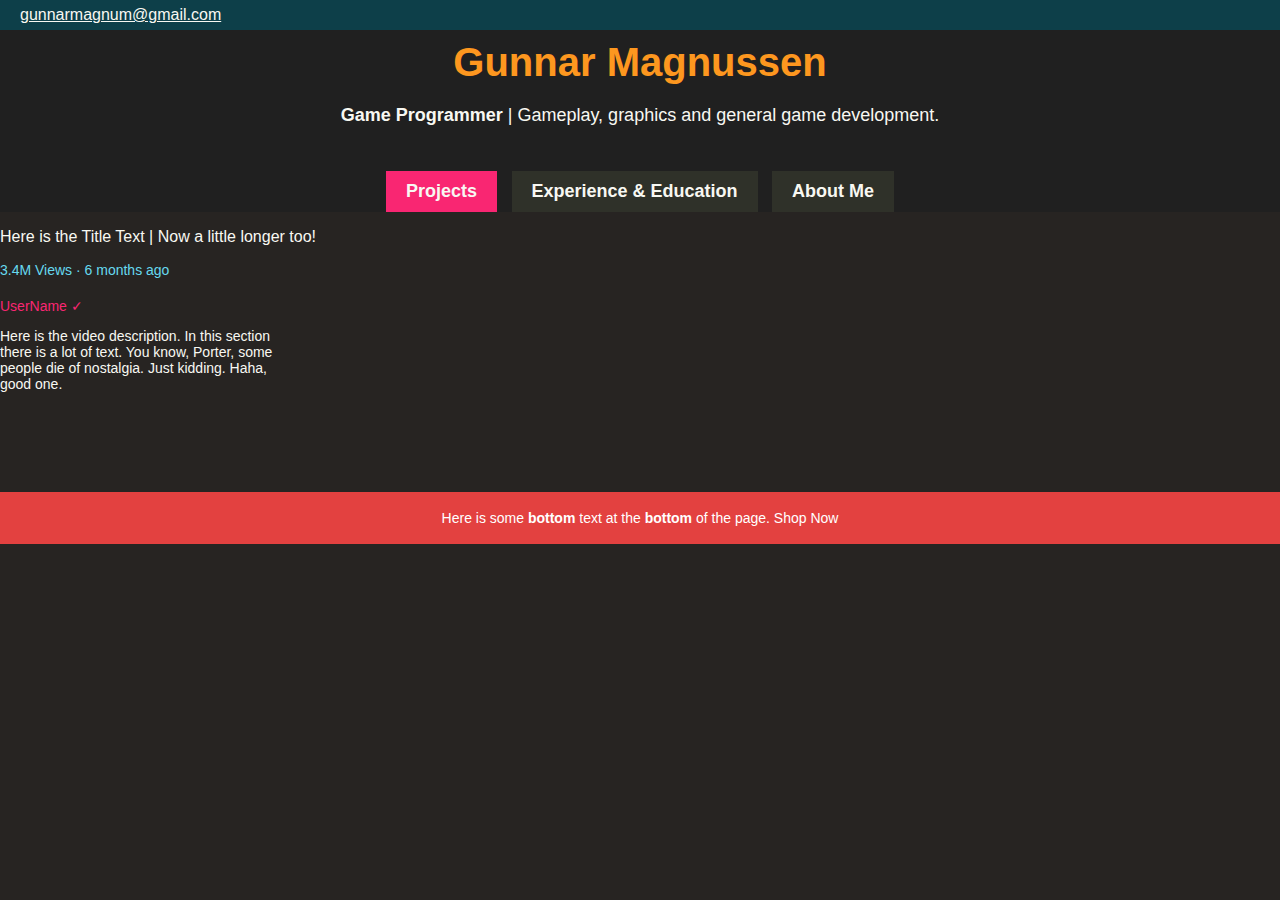
==== index.html @ 3a28c10a "header" ====
<!DOCTYPE html>
<html>


<!-- Head section is for stuff that is not going to be on the page -->
<head>
	<title>Gunnar Portfolio</title>
	<link rel="stylesheet" href="styles/main.css">
</head>

<!-- Body is for everything on the page -->
<body>
	<div class="sticky-header">
		<p class="sticky-header-text"><a href="mailto: gunnarmagnum@gmail.com">gunnarmagnum@gmail.com</a></p>
	</div>

	<header>
		<h1>Gunnar Magnussen</h1>
		<p class="sub-title"><b>Game Programmer</b> | Gameplay, graphics and general game development.</p>
		<button class="header-button-current"> Projects </button>
		<button class="header-button"> Experience & Education </button>
		<button class="header-button"> About Me </button>
	</header>

<p class="video-title">
	Here is the Title Text | Now a little longer too!
</p>

<p class="video-stats">
	3.4M Views &#183; 6 months ago
</p>

<p class="video-author">
	<!-- html entity - checkmark: &#10003; -->
	UserName &#10003;
</p>

<p class="video-description">
	Here is the video description. In this section there is a lot of text.
	You know, Porter, some people die of nostalgia. Just kidding. Haha, good one.
</p>

<p class="bottom-text">
	Here is some <strong>bottom</strong> text at the <strong>bottom</strong> of the page.
	<span class="span-example"> Shop Now</span>
</p>
</body>
</html>
---- styles/main.css ----
:root {
	background-color: rgb(39, 36, 34);
	--secondary-bg-color: rgb(32, 32, 32);
	--text-color: rgb(248, 248, 242);
	--header-button-color: rgb(47, 49, 41);
	--header-button-color-hover: rgb(85, 87, 80);
	--header-button-color-current: rgb(249, 38, 114);
	--header-button-color-current-hover: rgb(255, 104, 159);
	--button-color: rgb(13, 63, 73);

	--my-primary-color: rgb(253, 151, 31);
	--my-secondary-color: rgb(102, 217, 239);
	--my-tertiary-color: rgb(249, 38, 114);
	
	font-family: Arial;
	color: var(--text-color);
}

body {
	margin: 0;
	padding: 0;
}

header {
	text-align: center;
	background-color: var(--secondary-bg-color);
	padding: 0;
	padding-top: 10px;
	margin: 0;
}

h1 {
	padding: 0;
	margin: 0;
	margin-bottom: 20px;
	color: var(--my-primary-color);
	font-weight: 900;
	font-size: 40px;
}

div {
	margin: 0;
	padding: 0;
}

a {
	color: var(--text-color);
}

.sticky-header {
	position: sticky;
	top: 0;
	padding: 6px;
	padding-left: 20px;
	margin: 0;
	background-color: var(--button-color);
}

.sticky-header-text {
	padding: 0;
	margin: 0;
}

.sub-title {
	font-size: 18px;
	margin-top: 0px;
	margin-bottom: 0px;
	padding-bottom: 10px;
}

.header-button {
	background-color: var(--header-button-color);
	border-style: none;
	color: var(--text-color);
	font-weight: bold;
	font-size: 18px;
	margin-top: 35px;
	margin-left: 5px;
	margin-right: 5px;
	padding: 10px;
	padding-left: 20px;
	padding-right: 20px;
	cursor: pointer;
}

.header-button:hover {
	background-color: var(--header-button-color-hover);
}

.header-button:active {
	opacity: 0.5;
}

.header-button-current {
	background-color: var(--header-button-color-current);
	border-style: none;
	color: var(--text-color);
	font-weight: bold;
	font-size: 18px;
	margin-top: 35px;
	margin-left: 5px;
	margin-right: 5px;
	padding: 10px;
	padding-left: 20px;
	padding-right: 20px;
	cursor: pointer;
}

.header-button-current:hover {
	background-color: var(--header-button-color-current-hover);
}

.header-button-current:active {
	opacity: 0.5;
}

.header-button:hover {
	background-color: var(--header-button-color-hover);
}

.header-button:active {
	opacity: 0.5;
}

.video-stats {
	font-size: 14px;
	color: var(--my-secondary-color);
	margin-top: 0;
	margin-bottom: 20px;
}

.video-author {
	font-size: 14px;
	color: var(--my-tertiary-color);
	margin-top: 0px;
}

.video-description {
	font-size: 14px;
	color: var(--text-color);
	width: 300px;
	margin-bottom: 100px;
}

.bottom-text {
	margin-bottom: 50px;
	font-size: 14px;
	background-color: rgb(227, 65, 64);
	color: white;
	text-align: center;
	padding-top: 18px;
	padding-bottom: 18px;

}

.span-example {
	cursor: pointer;
}
.span-example:hover {
	text-decoration: underline;
}
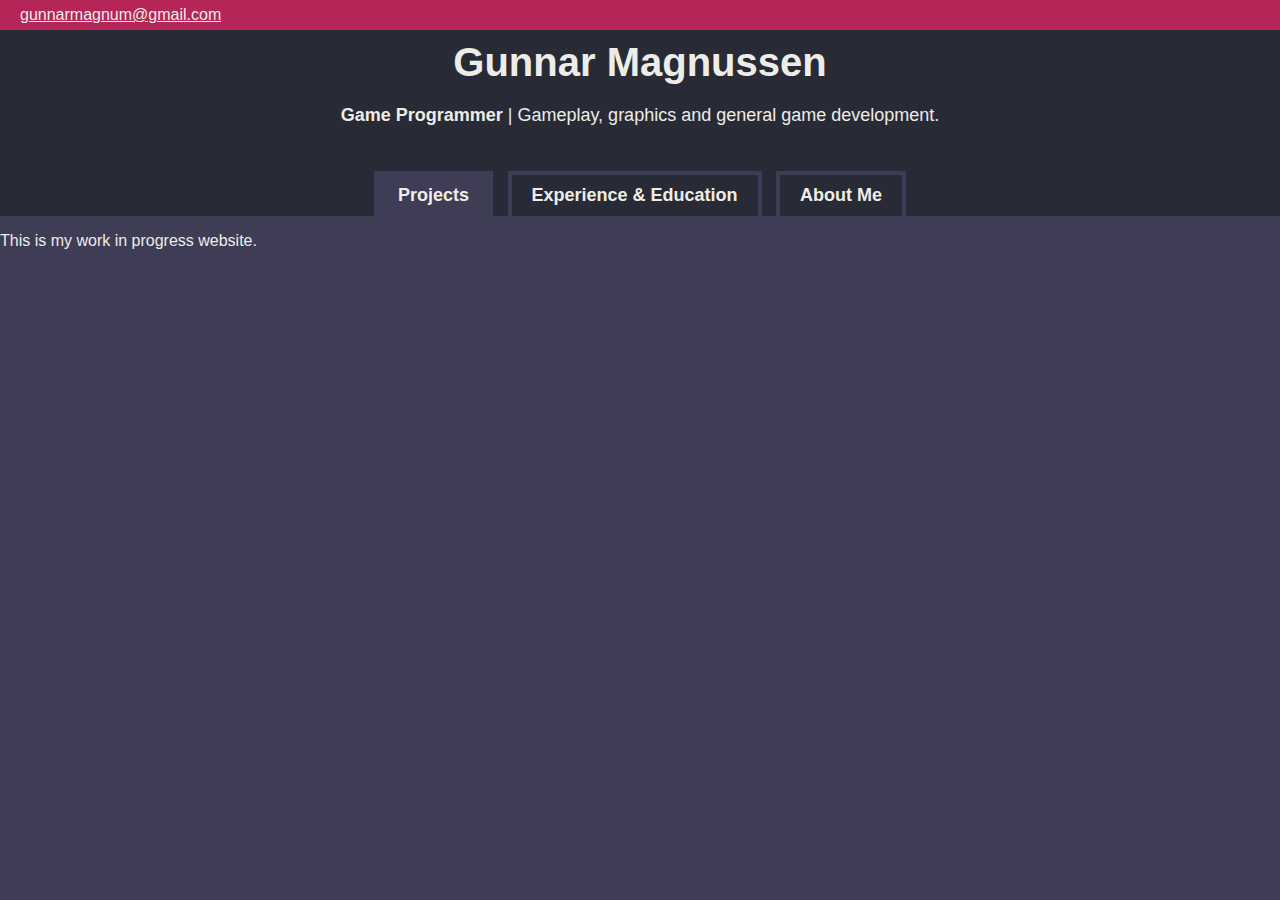
==== commit 4c0af83a: "color scheme" ====
--- a/index.html
+++ b/index.html
@@ -23,26 +23,7 @@
 	</header>
 
 <p class="video-title">
-	Here is the Title Text | Now a little longer too!
-</p>
-
-<p class="video-stats">
-	3.4M Views &#183; 6 months ago
-</p>
-
-<p class="video-author">
-	<!-- html entity - checkmark: &#10003; -->
-	UserName &#10003;
-</p>
-
-<p class="video-description">
-	Here is the video description. In this section there is a lot of text.
-	You know, Porter, some people die of nostalgia. Just kidding. Haha, good one.
-</p>
-
-<p class="bottom-text">
-	Here is some <strong>bottom</strong> text at the <strong>bottom</strong> of the page.
-	<span class="span-example"> Shop Now</span>
+	This is my work in progress website.
 </p>
 </body>
 </html>--- a/styles/main.css
+++ b/styles/main.css
@@ -1,5 +1,13 @@
 :root {
-	background-color: rgb(39, 36, 34);
+	/* Colors */
+	--bg1: rgb(63, 60, 85);
+	--bg2: rgb(40, 42, 54);
+	--button: rgb(181, 37, 88);
+	--button-header: rgb(68, 71, 90);
+	--text: rgb(237, 237, 231);
+
+/* Default style */
+	background-color: var(--bg1);
 	--secondary-bg-color: rgb(32, 32, 32);
 	--text-color: rgb(248, 248, 242);
 	--header-button-color: rgb(47, 49, 41);
@@ -13,7 +21,7 @@
 	--my-tertiary-color: rgb(249, 38, 114);
 	
 	font-family: Arial;
-	color: var(--text-color);
+	color: var(--text);
 }
 
 body {
@@ -23,7 +31,7 @@
 
 header {
 	text-align: center;
-	background-color: var(--secondary-bg-color);
+	background-color: var(--bg2);
 	padding: 0;
 	padding-top: 10px;
 	margin: 0;
@@ -33,7 +41,6 @@
 	padding: 0;
 	margin: 0;
 	margin-bottom: 20px;
-	color: var(--my-primary-color);
 	font-weight: 900;
 	font-size: 40px;
 }
@@ -44,7 +51,7 @@
 }
 
 a {
-	color: var(--text-color);
+	color: var(--text);
 }
 
 .sticky-header {
@@ -53,7 +60,7 @@
 	padding: 6px;
 	padding-left: 20px;
 	margin: 0;
-	background-color: var(--button-color);
+	background-color: var(--button);
 }
 
 .sticky-header-text {
@@ -69,9 +76,12 @@
 }
 
 .header-button {
-	background-color: var(--header-button-color);
-	border-style: none;
-	color: var(--text-color);
+	background-color: transparent;
+	border-color: var(--bg1);
+	border-style: solid;
+	border-width: 4px;
+	border-bottom: none;
+	color: var(--text);
 	font-weight: bold;
 	font-size: 18px;
 	margin-top: 35px;
@@ -84,17 +94,21 @@
 }
 
 .header-button:hover {
-	background-color: var(--header-button-color-hover);
+	background-color: var(--bg1);
+	opacity: 0.7;
 }
 
 .header-button:active {
-	opacity: 0.5;
+	opacity: 0.3;
 }
 
 .header-button-current {
-	background-color: var(--header-button-color-current);
-	border-style: none;
-	color: var(--text-color);
+	background-color: var(--bg1);
+	border-color: var(--bg1);
+	border-style: solid;
+	border-width: 4px;
+	border-bottom: none;
+	color: var(--text);
 	font-weight: bold;
 	font-size: 18px;
 	margin-top: 35px;
@@ -107,37 +121,29 @@
 }
 
 .header-button-current:hover {
-	background-color: var(--header-button-color-current-hover);
+	opacity: 0.7;
 }
 
 .header-button-current:active {
-	opacity: 0.5;
-}
-
-.header-button:hover {
-	background-color: var(--header-button-color-hover);
-}
-
-.header-button:active {
-	opacity: 0.5;
+	opacity: 0.3;
 }
 
 .video-stats {
 	font-size: 14px;
-	color: var(--my-secondary-color);
+	color: var(--text);
 	margin-top: 0;
 	margin-bottom: 20px;
 }
 
-.video-author {
+/* .video-author {
 	font-size: 14px;
-	color: var(--my-tertiary-color);
+	color: var(--text);
 	margin-top: 0px;
 }
 
 .video-description {
 	font-size: 14px;
-	color: var(--text-color);
+	color: var(--text);
 	width: 300px;
 	margin-bottom: 100px;
 }
@@ -158,4 +164,4 @@
 }
 .span-example:hover {
 	text-decoration: underline;
-}+} */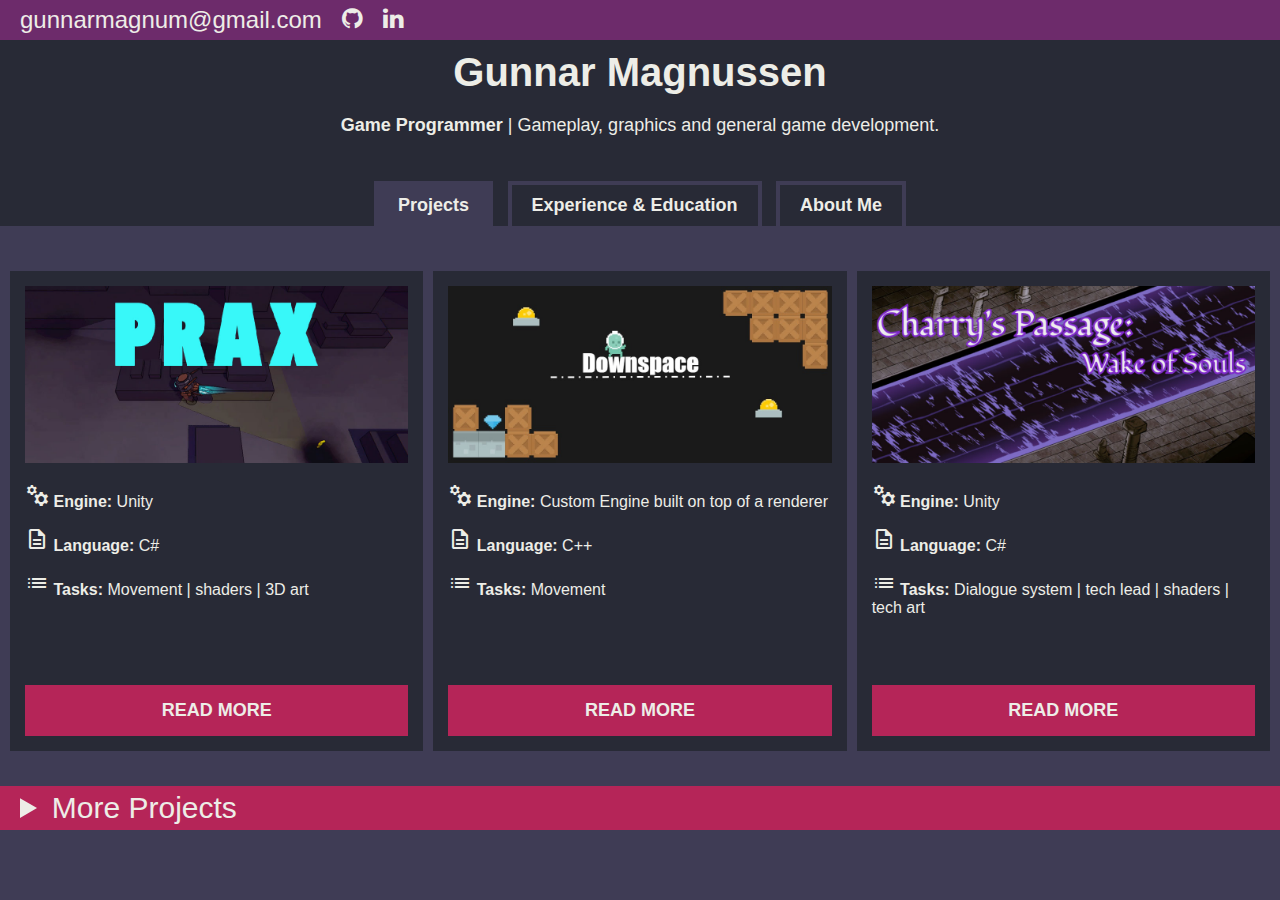
==== commit 496bc8a4: "main page" ====
--- a/index.html
+++ b/index.html
@@ -6,14 +6,21 @@
 <head>
 	<title>Gunnar Portfolio</title>
 	<link rel="stylesheet" href="styles/main.css">
+	<link rel="stylesheet" href="https://fonts.googleapis.com/css2?family=Material+Symbols+Outlined:opsz,wght,FILL,GRAD@24,400,0,0&icon_names=description,list,manufacturing" />
+	<link rel="stylesheet" href="https://cdnjs.cloudflare.com/ajax/libs/font-awesome/4.7.0/css/font-awesome.min.css">
 </head>
 
 <!-- Body is for everything on the page -->
 <body>
+	<!-- Sticky header -->
 	<div class="sticky-header">
-		<p class="sticky-header-text"><a href="mailto: gunnarmagnum@gmail.com">gunnarmagnum@gmail.com</a></p>
+		<a href="mailto: gunnarmagnum@gmail.com">gunnarmagnum@gmail.com</a>
+		<a class="fa fa-github" style="font-size: 24px;" href="https://github.com/Raestkjoot" target="_blank"></a>
+		<a class="fa fa-linkedin" style="font-size: 24px;" href="https://www.linkedin.com/in/gunnar-magnussen-2b2701197/" target="_blank"></a>
+		
 	</div>
 
+	<!-- Header with navigation -->
 	<header>
 		<h1>Gunnar Magnussen</h1>
 		<p class="sub-title"><b>Game Programmer</b> | Gameplay, graphics and general game development.</p>
@@ -22,8 +29,157 @@
 		<button class="header-button"> About Me </button>
 	</header>
 
-<p class="video-title">
-	This is my work in progress website.
-</p>
+	<!-- MAIN PROJECTS -->
+	<div class="project-preview-container">
+		<!-- MAIN PROJECT 1 -->
+		<div class="project-preview">
+			<span><img class="preview-image" src="images/PRAX.jpg" alt=""></span>
+			<p>
+				<span class="material-symbols-outlined">manufacturing</span>
+				<b>Engine:</b> Unity
+			</p>
+			<p>
+				<span class="material-symbols-outlined">description</span>
+				<b>Language:</b> C#
+			</p>
+			<p>
+				<span class="material-symbols-outlined">list</span>
+					<b>Tasks:</b> Movement | shaders | 3D art
+			</p>
+			<button class="preview-button"> READ MORE </button>
+		</div>
+
+		<!-- MAIN PROJECT 2 -->
+		<div class="project-preview">
+			<span></span><img class="preview-image" src="images/downwell.jpg" alt=""></span>
+			<p>
+				<span class="material-symbols-outlined">manufacturing</span>
+				<b>Engine:</b> Custom Engine built on top of a renderer
+			</p>
+			<p>
+				<span class="material-symbols-outlined">description</span>
+				<b>Language:</b> C++
+			</p>
+			<p>
+				<span class="material-symbols-outlined">list</span>
+					<b>Tasks:</b> Movement
+			</p>
+			<button class="preview-button"> READ MORE </button>
+		</div>
+
+		<!-- MAIN PROJECT 3 -->
+		<div class="project-preview">
+			<span></span><img class="preview-image" src="images/charryspassage.jpg" alt=""></span>
+			<p>
+				<span class="material-symbols-outlined">manufacturing</span>
+				<b>Engine:</b> Unity
+			</p>
+			<p>
+				<span class="material-symbols-outlined">description</span>
+				<b>Language:</b> C#
+			</p>
+			<p>
+				<span class="material-symbols-outlined">list</span>
+					<b>Tasks:</b> Dialogue system | tech lead | shaders | tech art
+			</p>
+			<button class="preview-button"> READ MORE </button>
+		</div>
+ 	</div>
+
+	<!-- MORE PROJECTS -->
+	<details>
+		<summary>
+			More Projects
+		</summary>
+		<div class="project-preview-small-container">
+			<!-- small project 0 -->
+			<div class="project-preview-small">
+				<span><img class="preview-image" src="images/downwell.jpg" alt=""></span>
+				<p>
+					<span class="material-symbols-outlined">manufacturing</span>
+					Custom Engine built on renderer
+				</p>
+				<p>
+					<span class="material-symbols-outlined">description</span>
+					C++
+				</p>
+				<p>
+					<span class="material-symbols-outlined">list</span>
+						Movement
+				</p>
+				<button class="preview-button-small"> READ MORE </button>
+			</div>
+
+			<!-- small project 1 -->
+			<div class="project-preview-small">
+				<span><img class="preview-image" src="images/projectinvicta.jpg" alt=""></span>
+				<p>
+					<span class="material-symbols-outlined">manufacturing</span>
+					Unreal
+				</p>
+				<p>
+					<span class="material-symbols-outlined">description</span>
+					Blueprint
+				</p>
+				<p>
+					<span class="material-symbols-outlined">list</span>
+						Tech lead | 2D sprites on hex grids
+				</p>
+				<button class="preview-button-small"> READ MORE </button>
+			</div>
+
+			<!-- small project 2 -->
+			<div class="project-preview-small">
+				<span><img class="preview-image" src="images/archeryCodingChallenge.jpg" alt=""></span>
+				<p>
+					<span class="material-symbols-outlined">manufacturing</span>
+					Unity
+				</p>
+				<p>
+					<span class="material-symbols-outlined">description</span>
+					C#
+				</p>
+				<p>
+					<span class="material-symbols-outlined">list</span>
+						Movement | projectile impact
+				</p>
+				<button class="preview-button-small"> READ MORE </button>
+			</div>
+
+			<!-- small project 3 -->
+			<div class="project-preview-small">
+				<span><img class="preview-image" src="images/ue5-fps.jpg" alt=""></span>
+				<p>
+					<span class="material-symbols-outlined">manufacturing</span>
+					Unreal
+				</p>
+				<p>
+					<span class="material-symbols-outlined">description</span>
+					C++ & Blueprint
+				</p>
+				<p>
+					<span class="material-symbols-outlined">list</span>
+						Movement | shooting | turrets
+				</p>
+				<button class="preview-button-small"> READ MORE </button>
+			</div>
+
+			<!-- small project 4 -->
+			<div class="project-preview-small">
+				<span><img class="preview-image" src="images/badApple_OpenGLDots.jpg" alt=""></span>
+				<p>
+					<span class="material-symbols-outlined">description</span>
+					C++ & OpenGL
+				</p>
+				<p>
+					<span class="material-symbols-outlined">list</span>
+						Rasterization | Video to bitmap points
+				</p>
+				<button class="preview-button-small"> READ MORE </button>
+			</div>
+
+		</div>
+	</details>
+
 </body>
 </html>--- a/styles/main.css
+++ b/styles/main.css
@@ -1,25 +1,18 @@
 :root {
 	/* Colors */
+	--text: rgb(237, 237, 231);
 	--bg1: rgb(63, 60, 85);
 	--bg2: rgb(40, 42, 54);
+	--bg2-hover: rgb(34, 37, 53);
+	--bg2-active: rgb(26, 28, 41);
 	--button: rgb(181, 37, 88);
+	--button-hover: rgb(161, 28, 75);
+	--button-active: rgb(139, 20, 62);
 	--button-header: rgb(68, 71, 90);
-	--text: rgb(237, 237, 231);
+	--sticky-bg: rgb(109, 43, 107);
 
 /* Default style */
-	background-color: var(--bg1);
-	--secondary-bg-color: rgb(32, 32, 32);
-	--text-color: rgb(248, 248, 242);
-	--header-button-color: rgb(47, 49, 41);
-	--header-button-color-hover: rgb(85, 87, 80);
-	--header-button-color-current: rgb(249, 38, 114);
-	--header-button-color-current-hover: rgb(255, 104, 159);
-	--button-color: rgb(13, 63, 73);
-
-	--my-primary-color: rgb(253, 151, 31);
-	--my-secondary-color: rgb(102, 217, 239);
-	--my-tertiary-color: rgb(249, 38, 114);
-	
+	background-color: var(--bg1);	
 	font-family: Arial;
 	color: var(--text);
 }
@@ -52,6 +45,37 @@
 
 a {
 	color: var(--text);
+	text-decoration: none;
+	font-size: 24px;
+}
+
+a:hover {
+	opacity: 0.7;
+}
+
+a:active {
+	opacity: 0.3;
+}
+
+i {
+	display: flex;
+}
+
+summary {
+	background-color: var(--button);
+	font-size: 30px;
+	padding-left: 20px;
+	padding-top: 5px;
+	padding-bottom: 5px;
+	cursor: pointer;
+}
+
+summary:hover {
+	background-color: var(--button-hover);
+}
+
+summary:active {
+	background-color: var(--button-active);
 }
 
 .sticky-header {
@@ -59,13 +83,13 @@
 	top: 0;
 	padding: 6px;
 	padding-left: 20px;
-	margin: 0;
-	background-color: var(--button);
-}
-
-.sticky-header-text {
-	padding: 0;
-	margin: 0;
+	gap: 20px;
+	margin: 0;
+	background-color: var(--sticky-bg);
+	z-index: 1;
+	display: flex;
+	flex-direction: row;
+	
 }
 
 .sub-title {
@@ -128,40 +152,121 @@
 	opacity: 0.3;
 }
 
-.video-stats {
-	font-size: 14px;
-	color: var(--text);
-	margin-top: 0;
-	margin-bottom: 20px;
-}
-
-/* .video-author {
-	font-size: 14px;
-	color: var(--text);
-	margin-top: 0px;
-}
-
-.video-description {
-	font-size: 14px;
-	color: var(--text);
+.project-preview-container {
+	display: flex;
+	flex-direction: row;
+	margin-top: 45px;
+	margin-bottom: 35px;
+	padding-inline: 10px;
+	gap: 10px;
+}
+
+.project-preview {
+	width: 480px;
+	height: 450px;
+	margin-left: auto;
+	margin-right: auto;
+	
+	background-color: var(--bg2);
+	position: relative;
+	border: 15px;
+	border-style: solid;
+	border-color: var(--bg2);
+	cursor: pointer;
+}
+
+.project-preview:hover {
+	background-color: var(--bg2-hover);
+	border-color: var(--bg2-hover);
+}
+
+.project-preview:active {
+	background-color: var(--bg2-active);
+	border-color: var(--bg2-active);
+}
+
+.preview-image {
+	max-width: 100%;
+	max-height: 100%;
+}
+
+.preview-button {
+	background-color: var(--button);
+	color: var(--text);
+	border-style: none;
+	font-weight: bold;
+	font-size: 18px;
+	padding-top: 15px;
+	padding-bottom: 15px;
+	position: absolute;
+	bottom: 0;
+	width: 100%;
+	cursor: pointer;
+}
+
+.preview-button:hover {
+	background-color: var(--button-hover);
+}
+
+.preview-button:active {
+	background-color: var(--button-active);
+}
+
+.project-preview-small-container {
+	/* display: flex; */
+	display: -webkit-flex;
+	/* webkit-flex-direction: column; */
+	flex-direction: row;
+	flex-wrap: wrap;
+	/* flex-direction: row; */
+	margin-top: 45px;
+	margin-bottom: 35px;
+	padding-inline: 10px;
+	gap: 10px;
+}
+
+.project-preview-small {
 	width: 300px;
-	margin-bottom: 100px;
-}
-
-.bottom-text {
-	margin-bottom: 50px;
-	font-size: 14px;
-	background-color: rgb(227, 65, 64);
-	color: white;
-	text-align: center;
-	padding-top: 18px;
-	padding-bottom: 18px;
-
-}
-
-.span-example {
-	cursor: pointer;
-}
-.span-example:hover {
-	text-decoration: underline;
-} */+	height: 350px;
+	margin-left: auto;
+	margin-right: auto;
+	background-color: var(--bg2);
+	position: relative;
+	border: 10px;
+	border-style: solid;
+	border-color: var(--bg2);
+	cursor: pointer;
+	display: fle;
+}
+
+.project-preview-small:hover {
+	background-color: var(--bg2-hover);
+	border-color: var(--bg2-hover);
+}
+
+.project-preview-small:active {
+	background-color: var(--bg2-active);
+	border-color: var(--bg2-active);
+}
+
+.preview-button-small {
+	background-color: var(--button);
+	color: var(--text);
+	border-style: none;
+	font-weight: bold;
+	font-size: 10px;
+	padding-top: 10px;
+	padding-bottom: 10px;
+	position: absolute;
+	bottom: 0;
+	width: 100%;
+	cursor: pointer;
+}
+
+.preview-button-small:hover {
+	background-color: var(--button-hover);
+}
+
+.preview-button-small:active {
+	background-color: var(--button-active);
+}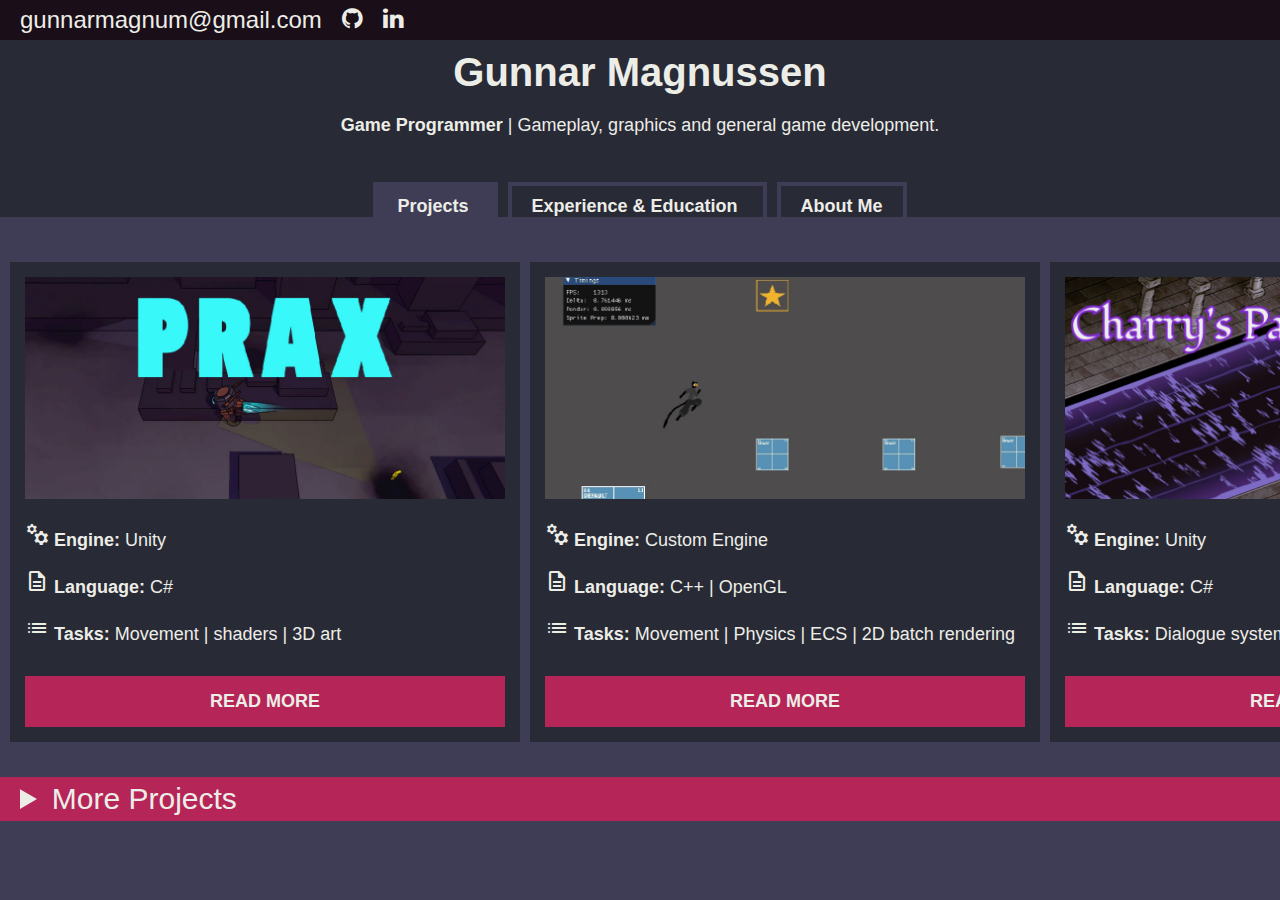
==== commit 091bfa9d: "exp and edu" ====
--- a/index.html
+++ b/index.html
@@ -16,22 +16,34 @@
 	<div class="sticky-header">
 		<a href="mailto: gunnarmagnum@gmail.com">gunnarmagnum@gmail.com</a>
 		<a class="fa fa-github" style="font-size: 24px;" href="https://github.com/Raestkjoot" target="_blank"></a>
-		<a class="fa fa-linkedin" style="font-size: 24px;" href="https://www.linkedin.com/in/gunnar-magnussen-2b2701197/" target="_blank"></a>
-		
+		<a class="fa fa-linkedin" style="font-size: 24px;" href="https://www.linkedin.com/in/gunnar-magnussen/" target="_blank"></a>
+		<!-- Favicon -->
+		<link rel="apple-touch-icon" sizes="180x180" href="/apple-touch-icon.png">
+		<link rel="icon" type="image/png" sizes="32x32" href="/favicon-32x32.png">
+		<link rel="icon" type="image/png" sizes="16x16" href="/favicon-16x16.png">
+		<link rel="manifest" href="/site.webmanifest">
+		<link rel="mask-icon" href="/safari-pinned-tab.svg" color="#5bbad5">
+		<meta name="msapplication-TileColor" content="#00aba9">
+		<meta name="theme-color" content="#ffffff">
 	</div>
 
 	<!-- Header with navigation -->
 	<header>
-		<h1>Gunnar Magnussen</h1>
-		<p class="sub-title"><b>Game Programmer</b> | Gameplay, graphics and general game development.</p>
-		<button class="header-button-current"> Projects </button>
-		<button class="header-button"> Experience & Education </button>
-		<button class="header-button"> About Me </button>
+		<div>
+			<h1>Gunnar Magnussen</h1>
+			<p class="sub-title"><b>Game Programmer</b> | Gameplay, graphics and general game development.</p>
+		</div>
+		<div class="nav">
+			<a class="header-button-current" href="index.html"> Projects </a>
+			<a class="header-button" href="exp-and-edu.html"> Experience & Education </a>
+			<a class="header-button" href="about-me.html"> About Me </a>
+		</div>
 	</header>
 
 	<!-- MAIN PROJECTS -->
 	<div class="project-preview-container">
 		<!-- MAIN PROJECT 1 -->
+		<a href="prax.html" class="project-preview-link">
 		<div class="project-preview">
 			<span><img class="preview-image" src="images/PRAX.jpg" alt=""></span>
 			<p>
@@ -48,26 +60,30 @@
 			</p>
 			<button class="preview-button"> READ MORE </button>
 		</div>
+		</a>
 
 		<!-- MAIN PROJECT 2 -->
+		<a href="prax.html" class="project-preview-link">
 		<div class="project-preview">
-			<span></span><img class="preview-image" src="images/downwell.jpg" alt=""></span>
+			<span></span><img class="preview-image" src="images/AEGP.jpg" alt=""></span>
 			<p>
 				<span class="material-symbols-outlined">manufacturing</span>
-				<b>Engine:</b> Custom Engine built on top of a renderer
+				<b>Engine:</b> Custom Engine
 			</p>
 			<p>
 				<span class="material-symbols-outlined">description</span>
-				<b>Language:</b> C++
+				<b>Language:</b> C++ | OpenGL
 			</p>
 			<p>
 				<span class="material-symbols-outlined">list</span>
-					<b>Tasks:</b> Movement
+					<b>Tasks:</b> Movement | Physics | ECS | 2D batch rendering
 			</p>
 			<button class="preview-button"> READ MORE </button>
 		</div>
+	</a>
 
 		<!-- MAIN PROJECT 3 -->
+		<a href="prax.html" class="project-preview-link">
 		<div class="project-preview">
 			<span></span><img class="preview-image" src="images/charryspassage.jpg" alt=""></span>
 			<p>
@@ -85,6 +101,7 @@
 			<button class="preview-button"> READ MORE </button>
 		</div>
  	</div>
+</a>
 
 	<!-- MORE PROJECTS -->
 	<details>
@@ -93,6 +110,7 @@
 		</summary>
 		<div class="project-preview-small-container">
 			<!-- small project 0 -->
+		<a href="prax.html" class="project-preview-link">
 			<div class="project-preview-small">
 				<span><img class="preview-image" src="images/downwell.jpg" alt=""></span>
 				<p>
@@ -109,8 +127,10 @@
 				</p>
 				<button class="preview-button-small"> READ MORE </button>
 			</div>
+			</a>
 
 			<!-- small project 1 -->
+		<a href="prax.html" class="project-preview-link">
 			<div class="project-preview-small">
 				<span><img class="preview-image" src="images/projectinvicta.jpg" alt=""></span>
 				<p>
@@ -127,8 +147,10 @@
 				</p>
 				<button class="preview-button-small"> READ MORE </button>
 			</div>
+			</a>
 
 			<!-- small project 2 -->
+		<a href="prax.html" class="project-preview-link">
 			<div class="project-preview-small">
 				<span><img class="preview-image" src="images/archeryCodingChallenge.jpg" alt=""></span>
 				<p>
@@ -145,8 +167,10 @@
 				</p>
 				<button class="preview-button-small"> READ MORE </button>
 			</div>
+			</a>
 
 			<!-- small project 3 -->
+		<a href="prax.html" class="project-preview-link">
 			<div class="project-preview-small">
 				<span><img class="preview-image" src="images/ue5-fps.jpg" alt=""></span>
 				<p>
@@ -155,7 +179,7 @@
 				</p>
 				<p>
 					<span class="material-symbols-outlined">description</span>
-					C++ & Blueprint
+					C++ | Blueprint
 				</p>
 				<p>
 					<span class="material-symbols-outlined">list</span>
@@ -163,13 +187,15 @@
 				</p>
 				<button class="preview-button-small"> READ MORE </button>
 			</div>
+			</a>
 
 			<!-- small project 4 -->
+		<a href="prax.html" class="project-preview-link">
 			<div class="project-preview-small">
 				<span><img class="preview-image" src="images/badApple_OpenGLDots.jpg" alt=""></span>
 				<p>
 					<span class="material-symbols-outlined">description</span>
-					C++ & OpenGL
+					C++ | OpenGL
 				</p>
 				<p>
 					<span class="material-symbols-outlined">list</span>
@@ -177,6 +203,7 @@
 				</p>
 				<button class="preview-button-small"> READ MORE </button>
 			</div>
+			</a>
 
 		</div>
 	</details>
--- a/styles/main.css
+++ b/styles/main.css
@@ -1,6 +1,7 @@
 :root {
 	/* Colors */
 	--text: rgb(237, 237, 231);
+	--sticky-bg: rgb(26, 15, 25);
 	--bg1: rgb(63, 60, 85);
 	--bg2: rgb(40, 42, 54);
 	--bg2-hover: rgb(34, 37, 53);
@@ -9,7 +10,6 @@
 	--button-hover: rgb(161, 28, 75);
 	--button-active: rgb(139, 20, 62);
 	--button-header: rgb(68, 71, 90);
-	--sticky-bg: rgb(109, 43, 107);
 
 /* Default style */
 	background-color: var(--bg1);	
@@ -78,6 +78,16 @@
 	background-color: var(--button-active);
 }
 
+blockquote {
+	margin-left: 9%;
+	margin-right: 10%;
+	padding-left: 15px;
+	border: 0;
+	border-left: 15px;
+	border-color: var(--button);
+	border-style: solid;
+}
+
 .sticky-header {
 	position: sticky;
 	top: 0;
@@ -97,6 +107,10 @@
 	margin-top: 0px;
 	margin-bottom: 0px;
 	padding-bottom: 10px;
+}
+
+.nav {
+	margin-top: 50px;
 }
 
 .header-button {
@@ -159,6 +173,12 @@
 	margin-bottom: 35px;
 	padding-inline: 10px;
 	gap: 10px;
+}
+
+.project-preview-link {
+	margin-left: auto;
+	margin-right: auto;
+	font-size: 18px;
 }
 
 .project-preview {
@@ -269,4 +289,17 @@
 
 .preview-button-small:active {
 	background-color: var(--button-active);
+}
+
+.outer-text-container {
+	padding: 20px;
+}
+
+.text-container {
+	background-color: var(--bg2);
+	margin: 20px;
+	margin-inline: auto;
+	padding: 20px;
+	font-size: 20px;
+	max-width: 1400px;
 }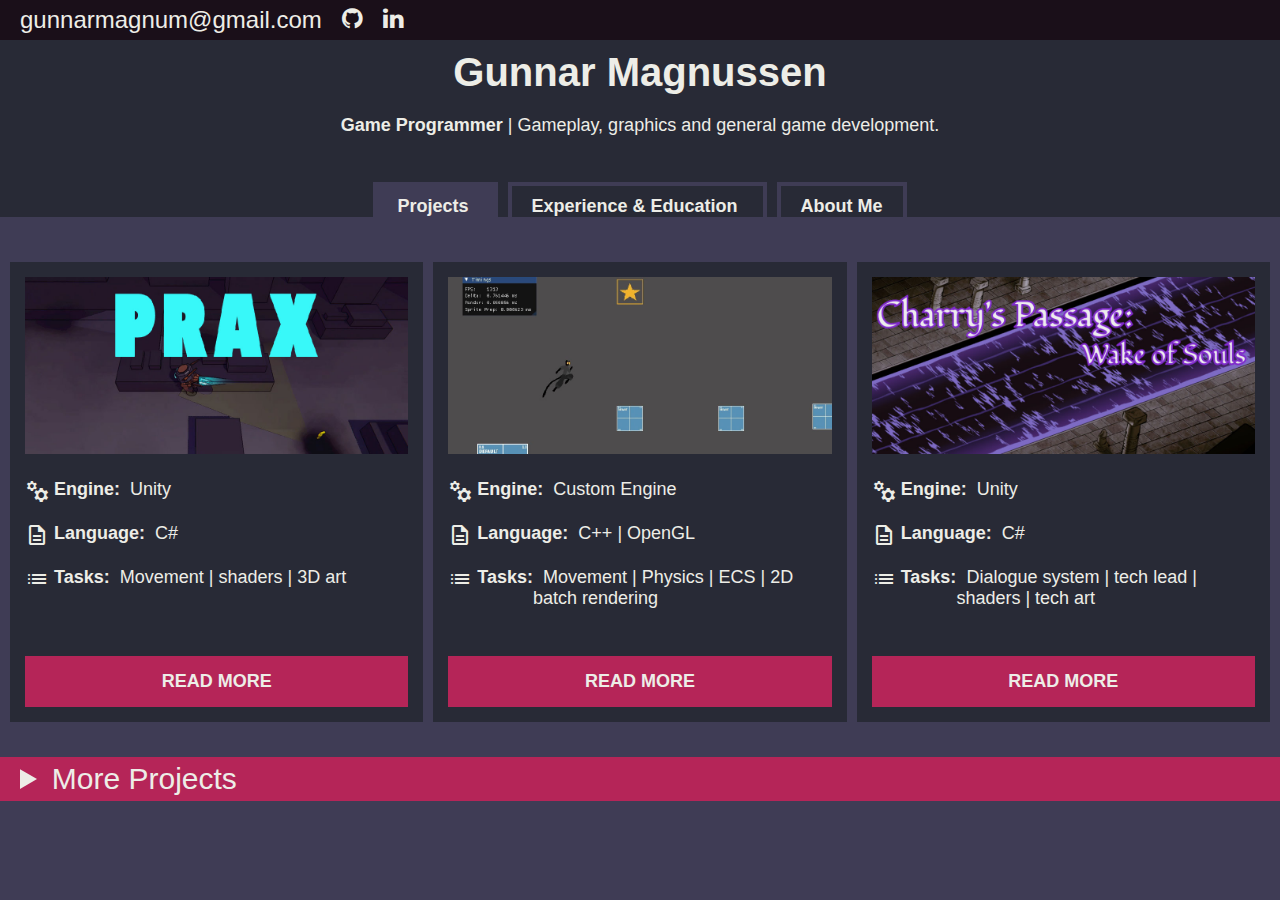
==== commit 39475ebb: "aligned using <i>" ====
--- a/index.html
+++ b/index.html
@@ -46,18 +46,18 @@
 		<a href="prax.html" class="project-preview-link">
 		<div class="project-preview">
 			<span><img class="preview-image" src="images/PRAX.jpg" alt=""></span>
-			<p>
+			<i>
 				<span class="material-symbols-outlined">manufacturing</span>
-				<b>Engine:</b> Unity
-			</p>
-			<p>
+				&nbsp;<b>Engine:</b>&nbsp; Unity
+			</i>
+			<i>
 				<span class="material-symbols-outlined">description</span>
-				<b>Language:</b> C#
-			</p>
-			<p>
+				&nbsp;<b>Language:</b>&nbsp; C#
+			</i>
+			<i>
 				<span class="material-symbols-outlined">list</span>
-					<b>Tasks:</b> Movement | shaders | 3D art
-			</p>
+				&nbsp;<b>Tasks:</b>&nbsp; Movement | shaders | 3D art
+			</i>
 			<button class="preview-button"> READ MORE </button>
 		</div>
 		</a>
@@ -66,18 +66,18 @@
 		<a href="prax.html" class="project-preview-link">
 		<div class="project-preview">
 			<span></span><img class="preview-image" src="images/AEGP.jpg" alt=""></span>
-			<p>
+			<i>
 				<span class="material-symbols-outlined">manufacturing</span>
-				<b>Engine:</b> Custom Engine
-			</p>
-			<p>
+				&nbsp;<b>Engine:</b>&nbsp; Custom Engine
+			</i>
+			<i>
 				<span class="material-symbols-outlined">description</span>
-				<b>Language:</b> C++ | OpenGL
-			</p>
-			<p>
+				&nbsp;<b>Language:</b>&nbsp; C++ | OpenGL
+			</i>
+			<i>
 				<span class="material-symbols-outlined">list</span>
-					<b>Tasks:</b> Movement | Physics | ECS | 2D batch rendering
-			</p>
+				&nbsp;<b>Tasks:</b>&nbsp; Movement | Physics | ECS | 2D batch rendering
+			</i>
 			<button class="preview-button"> READ MORE </button>
 		</div>
 	</a>
@@ -86,18 +86,20 @@
 		<a href="prax.html" class="project-preview-link">
 		<div class="project-preview">
 			<span></span><img class="preview-image" src="images/charryspassage.jpg" alt=""></span>
-			<p>
+			<div>
+			<i>
 				<span class="material-symbols-outlined">manufacturing</span>
-				<b>Engine:</b> Unity
-			</p>
-			<p>
+				&nbsp;<b>Engine:</b>&nbsp; Unity
+			</i>
+			<i>
 				<span class="material-symbols-outlined">description</span>
-				<b>Language:</b> C#
-			</p>
-			<p>
+				&nbsp;<b>Language:</b>&nbsp; C#
+			</i>
+			<i>
 				<span class="material-symbols-outlined">list</span>
-					<b>Tasks:</b> Dialogue system | tech lead | shaders | tech art
-			</p>
+				&nbsp;<b>Tasks:</b>&nbsp; Dialogue system | tech lead | shaders | tech art
+			</i>
+		</div>
 			<button class="preview-button"> READ MORE </button>
 		</div>
  	</div>
@@ -113,18 +115,18 @@
 		<a href="prax.html" class="project-preview-link">
 			<div class="project-preview-small">
 				<span><img class="preview-image" src="images/downwell.jpg" alt=""></span>
-				<p>
-					<span class="material-symbols-outlined">manufacturing</span>
+				<i>
+					<span class="material-symbols-outlined">manufacturing</span>&nbsp;
 					Custom Engine built on renderer
-				</p>
-				<p>
-					<span class="material-symbols-outlined">description</span>
+				</i>
+				<i>
+					<span class="material-symbols-outlined">description</span>&nbsp;
 					C++
-				</p>
-				<p>
-					<span class="material-symbols-outlined">list</span>
+				</i>
+				<i>
+					<span class="material-symbols-outlined">list</span>&nbsp;
 						Movement
-				</p>
+				</i>
 				<button class="preview-button-small"> READ MORE </button>
 			</div>
 			</a>
@@ -133,18 +135,18 @@
 		<a href="prax.html" class="project-preview-link">
 			<div class="project-preview-small">
 				<span><img class="preview-image" src="images/projectinvicta.jpg" alt=""></span>
-				<p>
-					<span class="material-symbols-outlined">manufacturing</span>
+				<i>
+					<span class="material-symbols-outlined">manufacturing</span>&nbsp;
 					Unreal
-				</p>
-				<p>
-					<span class="material-symbols-outlined">description</span>
+				</i>
+				<i>
+					<span class="material-symbols-outlined">description</span>&nbsp;
 					Blueprint
-				</p>
-				<p>
-					<span class="material-symbols-outlined">list</span>
+				</i>
+				<i>
+					<span class="material-symbols-outlined">list</span>&nbsp;
 						Tech lead | 2D sprites on hex grids
-				</p>
+				</i>
 				<button class="preview-button-small"> READ MORE </button>
 			</div>
 			</a>
@@ -153,18 +155,18 @@
 		<a href="prax.html" class="project-preview-link">
 			<div class="project-preview-small">
 				<span><img class="preview-image" src="images/archeryCodingChallenge.jpg" alt=""></span>
-				<p>
-					<span class="material-symbols-outlined">manufacturing</span>
+				<i>
+					<span class="material-symbols-outlined">manufacturing</span>&nbsp;
 					Unity
-				</p>
-				<p>
-					<span class="material-symbols-outlined">description</span>
+				</i>
+				<i>
+					<span class="material-symbols-outlined">description</span>&nbsp;
 					C#
-				</p>
-				<p>
-					<span class="material-symbols-outlined">list</span>
+				</i>
+				<i>
+					<span class="material-symbols-outlined">list</span>&nbsp;
 						Movement | projectile impact
-				</p>
+				</i>
 				<button class="preview-button-small"> READ MORE </button>
 			</div>
 			</a>
@@ -173,18 +175,18 @@
 		<a href="prax.html" class="project-preview-link">
 			<div class="project-preview-small">
 				<span><img class="preview-image" src="images/ue5-fps.jpg" alt=""></span>
-				<p>
-					<span class="material-symbols-outlined">manufacturing</span>
+				<i>
+					<span class="material-symbols-outlined">manufacturing</span>&nbsp;
 					Unreal
-				</p>
-				<p>
-					<span class="material-symbols-outlined">description</span>
+				</i>
+				<i>
+					<span class="material-symbols-outlined">description</span>&nbsp;
 					C++ | Blueprint
-				</p>
-				<p>
-					<span class="material-symbols-outlined">list</span>
+				</i>
+				<i>
+					<span class="material-symbols-outlined">list</span>&nbsp;
 						Movement | shooting | turrets
-				</p>
+				</i>
 				<button class="preview-button-small"> READ MORE </button>
 			</div>
 			</a>
@@ -193,14 +195,14 @@
 		<a href="prax.html" class="project-preview-link">
 			<div class="project-preview-small">
 				<span><img class="preview-image" src="images/badApple_OpenGLDots.jpg" alt=""></span>
-				<p>
-					<span class="material-symbols-outlined">description</span>
+				<i>
+					<span class="material-symbols-outlined">description</span>&nbsp;
 					C++ | OpenGL
-				</p>
-				<p>
-					<span class="material-symbols-outlined">list</span>
+				</i>
+				<i>
+					<span class="material-symbols-outlined">list</span>&nbsp;
 						Rasterization | Video to bitmap points
-				</p>
+				</i>
 				<button class="preview-button-small"> READ MORE </button>
 			</div>
 			</a>
--- a/styles/main.css
+++ b/styles/main.css
@@ -59,6 +59,11 @@
 
 i {
 	display: flex;
+	margin: 20px;
+	margin-right: 0px;
+	margin-left: 0px;
+	font-style: normal;
+	font-size: 18px;
 }
 
 summary {
@@ -182,8 +187,8 @@
 }
 
 .project-preview {
-	width: 480px;
-	height: 450px;
+	max-width: 480px;
+	height: 430px;
 	margin-left: auto;
 	margin-right: auto;
 	
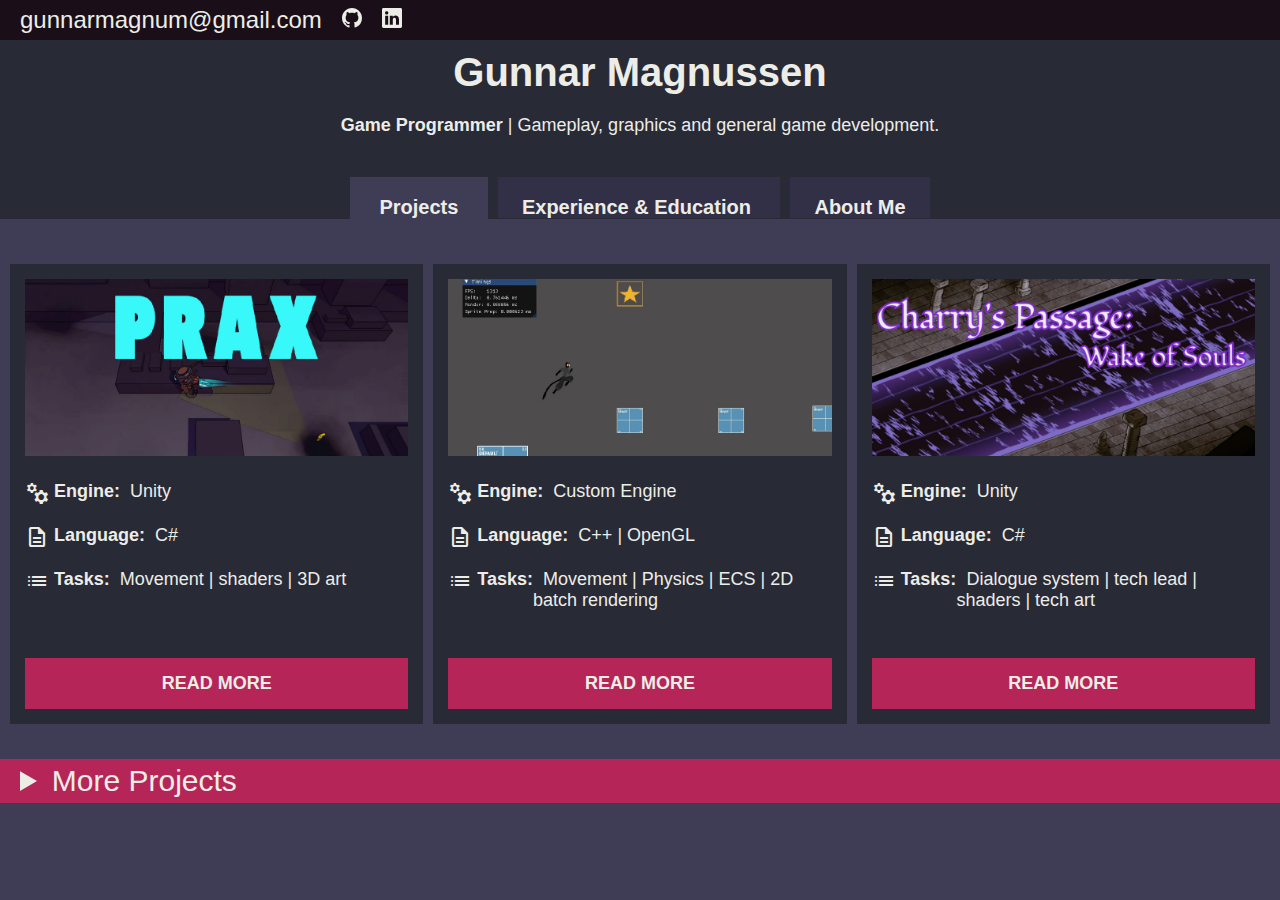
==== commit c0a0331f: "prettier header buttons" ====
--- a/index.html
+++ b/index.html
@@ -8,23 +8,27 @@
 	<link rel="stylesheet" href="styles/main.css">
 	<link rel="stylesheet" href="https://fonts.googleapis.com/css2?family=Material+Symbols+Outlined:opsz,wght,FILL,GRAD@24,400,0,0&icon_names=description,list,manufacturing" />
 	<link rel="stylesheet" href="https://cdnjs.cloudflare.com/ajax/libs/font-awesome/4.7.0/css/font-awesome.min.css">
+	<!-- Favicon -->
+	<link rel="apple-touch-icon" sizes="180x180" href="/apple-touch-icon.png">
+	<link rel="icon" type="image/png" sizes="32x32" href="/favicon-32x32.png">
+	<link rel="icon" type="image/png" sizes="16x16" href="/favicon-16x16.png">
+	<link rel="manifest" href="/site.webmanifest">
+	<link rel="mask-icon" href="/safari-pinned-tab.svg" color="#5bbad5">
+	<meta name="msapplication-TileColor" content="#00aba9">
+	<meta name="theme-color" content="#ffffff">
 </head>
 
 <!-- Body is for everything on the page -->
 <body>
 	<!-- Sticky header -->
 	<div class="sticky-header">
-		<a href="mailto: gunnarmagnum@gmail.com">gunnarmagnum@gmail.com</a>
-		<a class="fa fa-github" style="font-size: 24px;" href="https://github.com/Raestkjoot" target="_blank"></a>
-		<a class="fa fa-linkedin" style="font-size: 24px;" href="https://www.linkedin.com/in/gunnar-magnussen/" target="_blank"></a>
-		<!-- Favicon -->
-		<link rel="apple-touch-icon" sizes="180x180" href="/apple-touch-icon.png">
-		<link rel="icon" type="image/png" sizes="32x32" href="/favicon-32x32.png">
-		<link rel="icon" type="image/png" sizes="16x16" href="/favicon-16x16.png">
-		<link rel="manifest" href="/site.webmanifest">
-		<link rel="mask-icon" href="/safari-pinned-tab.svg" color="#5bbad5">
-		<meta name="msapplication-TileColor" content="#00aba9">
-		<meta name="theme-color" content="#ffffff">
+		<a class="sticky-header-button" href="mailto: gunnarmagnum@gmail.com">gunnarmagnum@gmail.com</a>
+		<a class="sticky-header-button" href="https://github.com/Raestkjoot" target="_blank">
+			<svg xmlns="http://www.w3.org/2000/svg" width="20" height="20" fill="currentColor" class="bi bi-github" viewBox="0 0 16 16"><path d="M8 0C3.58 0 0 3.58 0 8c0 3.54 2.29 6.53 5.47 7.59.4.07.55-.17.55-.38 0-.19-.01-.82-.01-1.49-2.01.37-2.53-.49-2.69-.94-.09-.23-.48-.94-.82-1.13-.28-.15-.68-.52-.01-.53.63-.01 1.08.58 1.23.82.72 1.21 1.87.87 2.33.66.07-.52.28-.87.51-1.07-1.78-.2-3.64-.89-3.64-3.95 0-.87.31-1.59.82-2.15-.08-.2-.36-1.02.08-2.12 0 0 .67-.21 2.2.82.64-.18 1.32-.27 2-.27s1.36.09 2 .27c1.53-1.04 2.2-.82 2.2-.82.44 1.1.16 1.92.08 2.12.51.56.82 1.27.82 2.15 0 3.07-1.87 3.75-3.65 3.95.29.25.54.73.54 1.48 0 1.07-.01 1.93-.01 2.2 0 .21.15.46.55.38A8.01 8.01 0 0 0 16 8c0-4.42-3.58-8-8-8"/></svg>
+		</a>
+		<a class="sticky-header-button" href="https://www.linkedin.com/in/gunnar-magnussen/" target="_blank">
+			<svg xmlns="http://www.w3.org/2000/svg" width="20" height="20" fill="currentColor" class="bi bi-linkedin" viewBox="0 0 16 16"><path d="M0 1.146C0 .513.526 0 1.175 0h13.65C15.474 0 16 .513 16 1.146v13.708c0 .633-.526 1.146-1.175 1.146H1.175C.526 16 0 15.487 0 14.854zm4.943 12.248V6.169H2.542v7.225zm-1.2-8.212c.837 0 1.358-.554 1.358-1.248-.015-.709-.52-1.248-1.342-1.248S2.4 3.226 2.4 3.934c0 .694.521 1.248 1.327 1.248zm4.908 8.212V9.359c0-.216.016-.432.08-.586.173-.431.568-.878 1.232-.878.869 0 1.216.662 1.216 1.634v3.865h2.401V9.25c0-2.22-1.184-3.252-2.764-3.252-1.274 0-1.845.7-2.165 1.193v.025h-.016l.016-.025V6.169h-2.4c.03.678 0 7.225 0 7.225z"/></svg>
+		</a>
 	</div>
 
 	<!-- Header with navigation -->
--- a/styles/main.css
+++ b/styles/main.css
@@ -9,7 +9,7 @@
 	--button: rgb(181, 37, 88);
 	--button-hover: rgb(161, 28, 75);
 	--button-active: rgb(139, 20, 62);
-	--button-header: rgb(68, 71, 90);
+	--button-header-back: rgb(50, 48, 70);
 
 /* Default style */
 	background-color: var(--bg1);	
@@ -47,14 +47,6 @@
 	color: var(--text);
 	text-decoration: none;
 	font-size: 24px;
-}
-
-a:hover {
-	opacity: 0.7;
-}
-
-a:active {
-	opacity: 0.3;
 }
 
 i {
@@ -93,6 +85,14 @@
 	border-style: solid;
 }
 
+.sticky-header-button {
+	color: var(--text);
+}
+
+.sticky-header-button:hover {
+	opacity: 0.7;
+}
+
 .sticky-header {
 	position: sticky;
 	top: 0;
@@ -119,26 +119,29 @@
 }
 
 .header-button {
-	background-color: transparent;
-	border-color: var(--bg1);
+	background-color: var(--button-header-back);
+	border-color: var(--button-header-back);
 	border-style: solid;
 	border-width: 4px;
 	border-bottom: none;
 	color: var(--text);
 	font-weight: bold;
-	font-size: 18px;
+	font-size: 20px;
 	margin-top: 35px;
 	margin-left: 5px;
 	margin-right: 5px;
-	padding: 10px;
+	padding-top: 15px;
+	padding-bottom: 0;
 	padding-left: 20px;
 	padding-right: 20px;
 	cursor: pointer;
 }
 
 .header-button:hover {
-	background-color: var(--bg1);
-	opacity: 0.7;
+	border-color: var(--button);
+	border-style: solid;
+	border-width: 4px;
+	border-bottom: none;
 }
 
 .header-button:active {
@@ -153,18 +156,22 @@
 	border-bottom: none;
 	color: var(--text);
 	font-weight: bold;
-	font-size: 18px;
+	font-size: 20px;
 	margin-top: 35px;
 	margin-left: 5px;
 	margin-right: 5px;
-	padding: 10px;
-	padding-left: 20px;
+	padding-top: 15px;
+	padding-bottom: 2px;
+	padding-left: 25px;
 	padding-right: 20px;
 	cursor: pointer;
 }
 
 .header-button-current:hover {
-	opacity: 0.7;
+	border-color: var(--button);
+	border-style: solid;
+	border-width: 4px;
+	border-bottom: 0;
 }
 
 .header-button-current:active {
@@ -304,7 +311,7 @@
 	background-color: var(--bg2);
 	margin: 20px;
 	margin-inline: auto;
-	padding: 20px;
+	padding: 80px;
 	font-size: 20px;
-	max-width: 1400px;
+	max-width: 1200px;
 }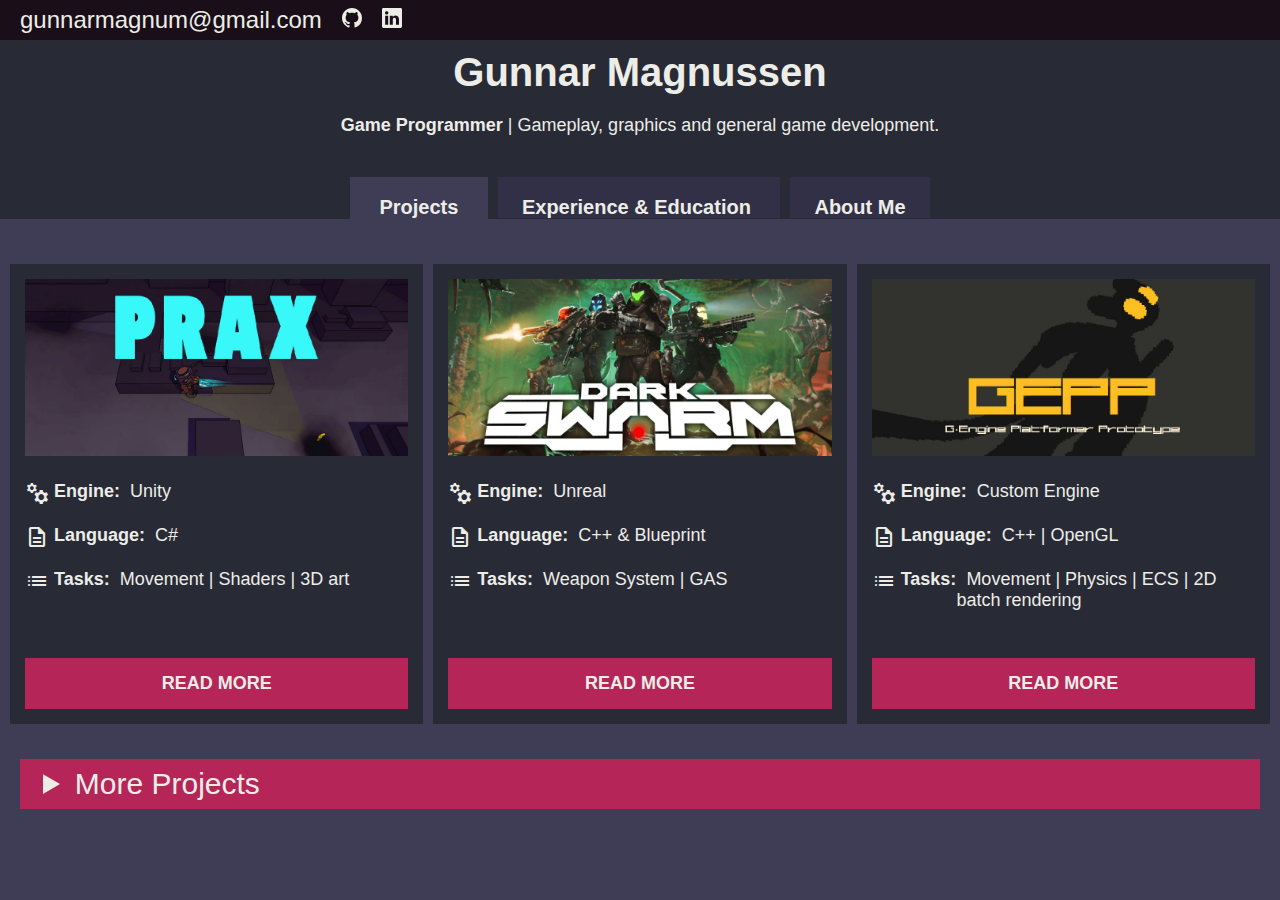
==== commit 049ebc83: "lots of small fixes, now ready for publishing" ====
--- a/index.html
+++ b/index.html
@@ -16,6 +16,22 @@
 	<link rel="mask-icon" href="/safari-pinned-tab.svg" color="#5bbad5">
 	<meta name="msapplication-TileColor" content="#00aba9">
 	<meta name="theme-color" content="#ffffff">
+	<!-- Expand element (More Projects) - session storage -->
+	<script>
+		document.addEventListener("DOMContentLoaded", function () {
+				const details = document.getElementById("more-projects");
+
+				// Restore state from sessionStorage
+				if (sessionStorage.getItem("details-open") === "true") {
+						details.setAttribute("open", "true");
+				}
+
+				// Save state when toggled
+				details.addEventListener("toggle", function () {
+						sessionStorage.setItem("details-open", details.open);
+				});
+		});
+</script>
 </head>
 
 <!-- Body is for everything on the page -->
@@ -60,65 +76,66 @@
 			</i>
 			<i>
 				<span class="material-symbols-outlined">list</span>
-				&nbsp;<b>Tasks:</b>&nbsp; Movement | shaders | 3D art
+				&nbsp;<b>Tasks:</b>&nbsp; Movement | Shaders | 3D art
 			</i>
 			<button class="preview-button"> READ MORE </button>
 		</div>
 		</a>
 
 		<!-- MAIN PROJECT 2 -->
-		<a href="prax.html" class="project-preview-link">
-		<div class="project-preview">
-			<span></span><img class="preview-image" src="images/AEGP.jpg" alt=""></span>
-			<i>
-				<span class="material-symbols-outlined">manufacturing</span>
-				&nbsp;<b>Engine:</b>&nbsp; Custom Engine
-			</i>
-			<i>
-				<span class="material-symbols-outlined">description</span>
-				&nbsp;<b>Language:</b>&nbsp; C++ | OpenGL
-			</i>
-			<i>
-				<span class="material-symbols-outlined">list</span>
-				&nbsp;<b>Tasks:</b>&nbsp; Movement | Physics | ECS | 2D batch rendering
-			</i>
-			<button class="preview-button"> READ MORE </button>
-		</div>
-	</a>
-
+		<a href="darkswarm.html" class="project-preview-link">
+			<div class="project-preview">
+				<span></span><img class="preview-image" src="images/DARKSWARM.jpg" alt=""></span>
+				<div>
+				<i>
+					<span class="material-symbols-outlined">manufacturing</span>
+					&nbsp;<b>Engine:</b>&nbsp; Unreal
+				</i>
+				<i>
+					<span class="material-symbols-outlined">description</span>
+					&nbsp;<b>Language:</b>&nbsp; C++ & Blueprint
+				</i>
+				<i>
+					<span class="material-symbols-outlined">list</span>
+					&nbsp;<b>Tasks:</b>&nbsp; Weapon System | GAS
+				</i>
+			</div>
+				<button class="preview-button"> READ MORE </button>
+			</div>
+			</a>
+		
 		<!-- MAIN PROJECT 3 -->
-		<a href="prax.html" class="project-preview-link">
-		<div class="project-preview">
-			<span></span><img class="preview-image" src="images/charryspassage.jpg" alt=""></span>
-			<div>
-			<i>
-				<span class="material-symbols-outlined">manufacturing</span>
-				&nbsp;<b>Engine:</b>&nbsp; Unity
-			</i>
-			<i>
-				<span class="material-symbols-outlined">description</span>
-				&nbsp;<b>Language:</b>&nbsp; C#
-			</i>
-			<i>
-				<span class="material-symbols-outlined">list</span>
-				&nbsp;<b>Tasks:</b>&nbsp; Dialogue system | tech lead | shaders | tech art
-			</i>
-		</div>
-			<button class="preview-button"> READ MORE </button>
-		</div>
- 	</div>
-</a>
+		<a href="todo.html" class="project-preview-link">
+			<div class="project-preview">
+				<span></span><img class="preview-image" src="images/GEPP.jpg" alt=""></span>
+				<i>
+					<span class="material-symbols-outlined">manufacturing</span>
+					&nbsp;<b>Engine:</b>&nbsp; Custom Engine
+				</i>
+				<i>
+					<span class="material-symbols-outlined">description</span>
+					&nbsp;<b>Language:</b>&nbsp; C++ | OpenGL
+				</i>
+				<i>
+					<span class="material-symbols-outlined">list</span>
+					&nbsp;<b>Tasks:</b>&nbsp; Movement | Physics | ECS | 2D batch rendering
+				</i>
+				<button class="preview-button"> READ MORE </button>
+			</div>
+		</a>
+
+</div>
 
 	<!-- MORE PROJECTS -->
-	<details>
+	<details id="more-projects">
 		<summary>
 			More Projects
 		</summary>
 		<div class="project-preview-small-container">
 			<!-- small project 0 -->
-		<a href="prax.html" class="project-preview-link">
-			<div class="project-preview-small">
-				<span><img class="preview-image" src="images/downwell.jpg" alt=""></span>
+		<a href="downspace.html" class="project-preview-link">
+			<div class="project-preview-small">
+				<span><img class="preview-image" src="images/DOWNSPACE.jpg" alt=""></span>
 				<i>
 					<span class="material-symbols-outlined">manufacturing</span>&nbsp;
 					Custom Engine built on renderer
@@ -129,16 +146,36 @@
 				</i>
 				<i>
 					<span class="material-symbols-outlined">list</span>&nbsp;
-						Movement
+						Movement | Level generation
 				</i>
 				<button class="preview-button-small"> READ MORE </button>
 			</div>
 			</a>
 
 			<!-- small project 1 -->
-		<a href="prax.html" class="project-preview-link">
-			<div class="project-preview-small">
-				<span><img class="preview-image" src="images/projectinvicta.jpg" alt=""></span>
+		<a href="charrys-passage.html" class="project-preview-link">
+			<div class="project-preview-small">
+				<span><img class="preview-image" src="images/CHARRYS.jpg" alt=""></span>
+				<i>
+					<span class="material-symbols-outlined">manufacturing</span>&nbsp;
+					Unity
+				</i>
+				<i>
+					<span class="material-symbols-outlined">description</span>&nbsp;
+					C#
+				</i>
+				<i>
+					<span class="material-symbols-outlined">list</span>&nbsp;
+					Dialogue system | Tech lead | Shaders
+				</i>
+				<button class="preview-button-small"> READ MORE </button>
+			</div>
+			</a>
+
+			<!-- small project 2 -->
+		<a href="invicta.html" class="project-preview-link">
+			<div class="project-preview-small">
+				<span><img class="preview-image" src="images/INVICTA.jpg" alt=""></span>
 				<i>
 					<span class="material-symbols-outlined">manufacturing</span>&nbsp;
 					Unreal
@@ -155,10 +192,50 @@
 			</div>
 			</a>
 
-			<!-- small project 2 -->
-		<a href="prax.html" class="project-preview-link">
-			<div class="project-preview-small">
-				<span><img class="preview-image" src="images/archeryCodingChallenge.jpg" alt=""></span>
+			<!-- small project 3 -->
+		<a href="ue5-fps.html" class="project-preview-link">
+			<div class="project-preview-small">
+				<span><img class="preview-image" src="images/UE5FPS.jpg" alt=""></span>
+				<i>
+					<span class="material-symbols-outlined">manufacturing</span>&nbsp;
+					Unreal
+				</i>
+				<i>
+					<span class="material-symbols-outlined">description</span>&nbsp;
+					C++ | Blueprint
+				</i>
+				<i>
+					<span class="material-symbols-outlined">list</span>&nbsp;
+						Movement | Shooting | Turrets
+				</i>
+				<button class="preview-button-small"> READ MORE </button>
+			</div>
+			</a>
+
+			<!-- small project 4 -->
+		<a href="bad-apple.html" class="project-preview-link">
+			<div class="project-preview-small">
+				<span><img class="preview-image" src="images/BADAPPLE.jpg" alt=""></span>
+				<i>
+					<span class="material-symbols-outlined">manufacturing</span>&nbsp;
+					Custom Engine 
+				</i>
+				<i>
+					<span class="material-symbols-outlined">description</span>&nbsp;
+					C++ | OpenGL
+				</i>
+				<i>
+					<span class="material-symbols-outlined">list</span>&nbsp;
+						Rasterization | Video to bitmap points
+				</i>
+				<button class="preview-button-small"> READ MORE </button>
+			</div>
+			</a>
+
+			<!-- small project 5 -->
+		<a href="archery.html" class="project-preview-link">
+			<div class="project-preview-small">
+				<span><img class="preview-image" src="images/ARCHERY.jpg" alt=""></span>
 				<i>
 					<span class="material-symbols-outlined">manufacturing</span>&nbsp;
 					Unity
@@ -169,43 +246,47 @@
 				</i>
 				<i>
 					<span class="material-symbols-outlined">list</span>&nbsp;
-						Movement | projectile impact
-				</i>
-				<button class="preview-button-small"> READ MORE </button>
-			</div>
-			</a>
-
-			<!-- small project 3 -->
-		<a href="prax.html" class="project-preview-link">
-			<div class="project-preview-small">
-				<span><img class="preview-image" src="images/ue5-fps.jpg" alt=""></span>
-				<i>
-					<span class="material-symbols-outlined">manufacturing</span>&nbsp;
-					Unreal
-				</i>
-				<i>
-					<span class="material-symbols-outlined">description</span>&nbsp;
-					C++ | Blueprint
-				</i>
-				<i>
-					<span class="material-symbols-outlined">list</span>&nbsp;
-						Movement | shooting | turrets
-				</i>
-				<button class="preview-button-small"> READ MORE </button>
-			</div>
-			</a>
-
-			<!-- small project 4 -->
-		<a href="prax.html" class="project-preview-link">
-			<div class="project-preview-small">
-				<span><img class="preview-image" src="images/badApple_OpenGLDots.jpg" alt=""></span>
+						Movement | Projectile impact
+				</i>
+				<button class="preview-button-small"> READ MORE </button>
+			</div>
+			</a>
+
+			<!-- small project 6 -->
+		<a href="todo.html" class="project-preview-link">
+			<div class="project-preview-small">
+				<span><img class="preview-image" src="images/TODO.jpg" alt=""></span>
+				<i>
+					<span class="material-symbols-outlined">manufacturing</span>&nbsp;
+					Custom Engine 
+				</i>
 				<i>
 					<span class="material-symbols-outlined">description</span>&nbsp;
 					C++ | OpenGL
 				</i>
 				<i>
 					<span class="material-symbols-outlined">list</span>&nbsp;
-						Rasterization | Video to bitmap points
+					Graphics | Shadow mapping
+				</i>
+				<button class="preview-button-small"> READ MORE </button>
+			</div>
+			</a>
+
+			<!-- small project 7 -->
+		<a href="todo.html" class="project-preview-link">
+			<div class="project-preview-small">
+				<span><img class="preview-image" src="images/TODO.jpg" alt=""></span>
+				<i>
+					<span class="material-symbols-outlined">manufacturing</span>&nbsp;
+					Unity
+				</i>
+				<i>
+					<span class="material-symbols-outlined">description</span>&nbsp;
+					C#
+				</i>
+				<i>
+					<span class="material-symbols-outlined">list</span>&nbsp;
+					ECS | DOTS
 				</i>
 				<button class="preview-button-small"> READ MORE </button>
 			</div>
--- a/styles/main.css
+++ b/styles/main.css
@@ -6,15 +6,17 @@
 	--bg2: rgb(40, 42, 54);
 	--bg2-hover: rgb(34, 37, 53);
 	--bg2-active: rgb(26, 28, 41);
+	--details-bg: rgb(58, 49, 73);
 	--button: rgb(181, 37, 88);
 	--button-hover: rgb(161, 28, 75);
 	--button-active: rgb(139, 20, 62);
 	--button-header-back: rgb(50, 48, 70);
 
 /* Default style */
-	background-color: var(--bg1);	
+	background-color: var(--bg1);
 	font-family: Arial;
 	color: var(--text);
+	scrollbar-color: var(--button) var(--bg2);
 }
 
 body {
@@ -26,7 +28,7 @@
 	text-align: center;
 	background-color: var(--bg2);
 	padding: 0;
-	padding-top: 10px;
+	padding-top: 50px;
 	margin: 0;
 }
 
@@ -73,6 +75,13 @@
 
 summary:active {
 	background-color: var(--button-active);
+}
+
+details {
+	background-color: var(--details-bg);
+	margin: 20px;
+	border-style: solid;
+	border-color: var(--button);
 }
 
 blockquote {
@@ -94,7 +103,8 @@
 }
 
 .sticky-header {
-	position: sticky;
+	position: fixed;
+	width: 100%;
 	top: 0;
 	padding: 6px;
 	padding-left: 20px;
@@ -104,7 +114,7 @@
 	z-index: 1;
 	display: flex;
 	flex-direction: row;
-	
+
 }
 
 .sub-title {
@@ -198,7 +208,6 @@
 	height: 430px;
 	margin-left: auto;
 	margin-right: auto;
-	
 	background-color: var(--bg2);
 	position: relative;
 	border: 15px;
@@ -228,6 +237,7 @@
 	border-style: none;
 	font-weight: bold;
 	font-size: 18px;
+	text-align: center;
 	padding-top: 15px;
 	padding-bottom: 15px;
 	position: absolute;
@@ -255,20 +265,21 @@
 	margin-bottom: 35px;
 	padding-inline: 10px;
 	gap: 10px;
+	max-width: 100%;
 }
 
 .project-preview-small {
-	width: 300px;
-	height: 350px;
-	margin-left: auto;
-	margin-right: auto;
+	width: 390px;
+	height: 368px;
+	margin: 15px;
+	margin-inline: auto;
 	background-color: var(--bg2);
 	position: relative;
+	display: block;
 	border: 10px;
 	border-style: solid;
 	border-color: var(--bg2);
 	cursor: pointer;
-	display: fle;
 }
 
 .project-preview-small:hover {
@@ -286,11 +297,12 @@
 	color: var(--text);
 	border-style: none;
 	font-weight: bold;
-	font-size: 10px;
-	padding-top: 10px;
-	padding-bottom: 10px;
+	font-size: 12px;
+	padding-top: 8px;
+	padding-bottom: 8px;
 	position: absolute;
 	bottom: 0;
+	margin-top: 20px;
 	width: 100%;
 	cursor: pointer;
 }
@@ -314,4 +326,58 @@
 	padding: 80px;
 	font-size: 20px;
 	max-width: 1200px;
+}
+
+.project-overview {
+	display: flex;
+	flex-direction: row;
+	flex-wrap: wrap;
+	position: relative;
+	gap: 20px;
+}
+
+.project-overview-elem {
+	max-width: 600px;
+}
+
+.project-image-container {
+	display: flex;
+	flex-direction: row;
+	flex-wrap: wrap;
+	max-width: 100%;
+}
+
+.project-image {
+	display: block;
+	margin-left: auto;
+	margin-right: auto;
+	margin-top: 20px;
+	height: 210px;
+}
+
+.links-button {
+	font-size: 18px;
+	padding: 2px;
+	background-color: var(--button);
+	font-weight: 500;
+}
+
+.links-button:hover {
+	background-color: var(--button-hover);
+}
+
+.links-button:active {
+	background-color: var(--button-active);
+}
+
+.about-me-elem {
+	max-width: 480px;
+	height: 430px;
+	margin-left: auto;
+	margin-right: auto;
+	background-color: var(--bg2);
+	position: relative;
+	border: 15px;
+	border-style: solid;
+	border-color: var(--bg2);
 }